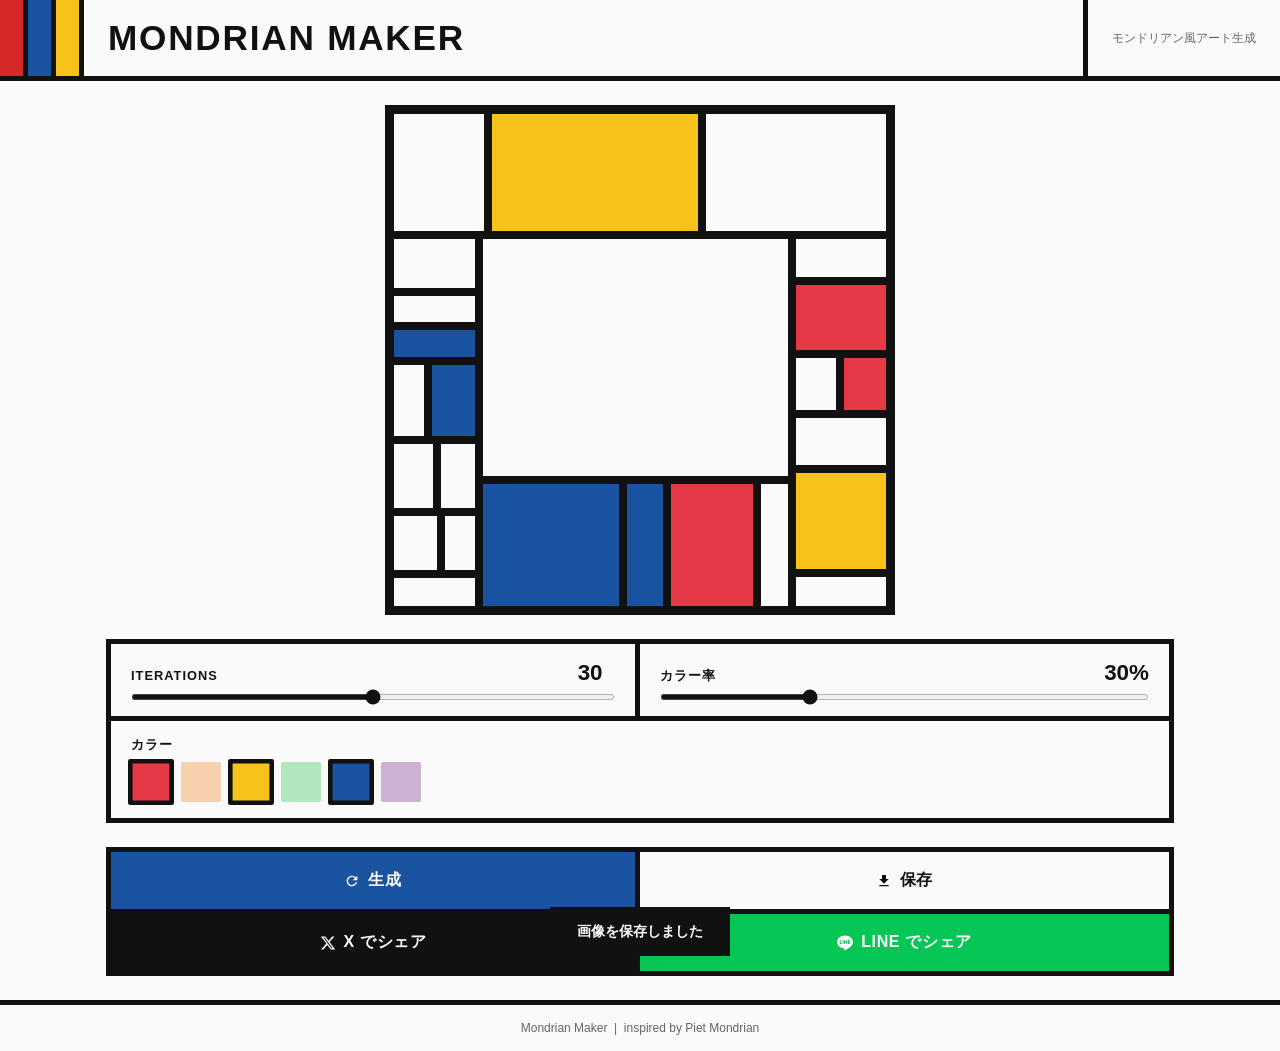
==== index.html @ cca69ced "Add files via upload" ====
<!DOCTYPE html>
<html lang="ja">
<head>
  <meta charset="UTF-8">
  <meta name="viewport" content="width=device-width, initial-scale=1.0">
  <title>Mondrian Maker</title>
  <meta property="og:title" content="Mondrian Maker">
  <meta property="og:description" content="モンドリアン風アートをブラウザで生成しよう">
  <link rel="stylesheet" href="style.css">
</head>
<body>

<header>
  <div class="header-accent">
    <div class="accent-block accent-red"></div>
    <div class="accent-block accent-blue"></div>
    <div class="accent-block accent-yellow"></div>
  </div>
  <h1>Mondrian Maker</h1>
  <div class="header-right">モンドリアン風アート生成</div>
</header>

<main>
  <div class="canvas-wrapper">
    <canvas id="mondrian-canvas"></canvas>
  </div>

  <!-- Controls -->
  <div class="controls">
    <!-- Iterations -->
    <div class="control-row">
      <div class="label-row">
        <span class="control-label">Iterations</span>
        <span class="control-value" id="iter-val">30</span>
      </div>
      <input type="range" id="iter-slider" min="10" max="50" value="30" step="1">
    </div>

    <!-- Color Rate -->
    <div class="control-row">
      <div class="label-row">
        <span class="control-label">カラー率</span>
        <span class="control-value" id="color-val">30%</span>
      </div>
      <input type="range" id="color-slider" min="0" max="100" value="30" step="5">
    </div>

    <!-- Color Picker -->
    <div class="control-row" style="grid-column: 1 / -1; border-right: none;">
      <span class="control-label">カラー</span>
      <div class="color-swatches" id="color-swatches">
        <button class="color-swatch active" data-color="#E63946" style="background:#E63946;" title="赤" aria-label="赤"></button>
        <button class="color-swatch"        data-color="#F4831F" style="background:#F4831F;" title="オレンジ" aria-label="オレンジ"></button>
        <button class="color-swatch active" data-color="#F7C31B" style="background:#F7C31B;" title="黄" aria-label="黄"></button>
        <button class="color-swatch"        data-color="#2DC653" style="background:#2DC653;" title="緑" aria-label="緑"></button>
        <button class="color-swatch active" data-color="#1A53A0" style="background:#1A53A0;" title="青" aria-label="青"></button>
        <button class="color-swatch"        data-color="#7B2D8B" style="background:#7B2D8B;" title="紫" aria-label="紫"></button>
      </div>
    </div>
  </div>

  <!-- Action buttons -->
  <div class="actions">
    <button class="action-btn btn-generate" id="btn-generate">
      <svg width="16" height="16" viewBox="0 0 24 24" fill="currentColor">
        <path d="M17.65 6.35A7.958 7.958 0 0012 4c-4.42 0-7.99 3.58-7.99 8s3.57 8 7.99 8c3.73 0 6.84-2.55 7.73-6h-2.08A5.99 5.99 0 0112 18c-3.31 0-6-2.69-6-6s2.69-6 6-6c1.66 0 3.14.69 4.22 1.78L13 11h7V4l-2.35 2.35z"/>
      </svg>
      生成
    </button>
    <button class="action-btn btn-download" id="btn-download">
      <svg width="16" height="16" viewBox="0 0 24 24" fill="currentColor">
        <path d="M19 9h-4V3H9v6H5l7 7 7-7zM5 18v2h14v-2H5z"/>
      </svg>
      保存
    </button>
    <button class="action-btn btn-twitter" id="btn-twitter">
      <svg width="16" height="16" viewBox="0 0 24 24" fill="currentColor">
        <path d="M18.244 2.25h3.308l-7.227 8.26 8.502 11.24H16.17l-5.214-6.817L4.99 21.75H1.68l7.73-8.835L1.254 2.25H8.08l4.713 6.231zm-1.161 17.52h1.833L7.084 4.126H5.117z"/>
      </svg>
      X でシェア
    </button>
    <button class="action-btn btn-line" id="btn-line">
      <svg width="16" height="16" viewBox="0 0 24 24" fill="currentColor">
        <path d="M19.365 9.863c.349 0 .63.285.63.631 0 .345-.281.63-.63.63H17.61v1.125h1.755c.349 0 .63.283.63.63 0 .344-.281.629-.63.629h-2.386c-.345 0-.627-.285-.627-.629V8.108c0-.345.282-.63.627-.63h2.386c.349 0 .63.285.63.63 0 .349-.281.63-.63.63H17.61v1.125h1.755zm-3.855 3.016c0 .27-.174.51-.432.596-.064.021-.133.031-.199.031-.211 0-.391-.09-.51-.25l-2.443-3.317v2.94c0 .344-.279.629-.631.629-.346 0-.626-.285-.626-.629V8.108c0-.27.173-.51.43-.595.06-.023.136-.033.194-.033.195 0 .375.105.495.254l2.462 3.33V8.108c0-.345.282-.63.63-.63.345 0 .63.285.63.63v4.771zm-5.741 0c0 .344-.282.629-.631.629-.345 0-.627-.285-.627-.629V8.108c0-.345.282-.63.627-.63.349 0 .631.285.631.63v4.771zm-2.466.629H4.917c-.345 0-.63-.285-.63-.629V8.108c0-.345.285-.63.63-.63.348 0 .63.285.63.63v4.141h1.756c.348 0 .629.283.629.63 0 .344-.281.629-.629.629M24 10.314C24 4.943 18.615.572 12 .572S0 4.943 0 10.314c0 4.811 4.27 8.842 10.035 9.608.391.082.923.258 1.058.59.12.301.079.766.038 1.08l-.164 1.02c-.045.301-.24 1.186 1.049.645 1.291-.539 6.916-4.078 9.436-6.975C23.176 14.393 24 12.458 24 10.314"/>
      </svg>
      LINE でシェア
    </button>
  </div>
</main>

<div id="toast">画像を保存しました</div>

<footer>
  Mondrian Maker &nbsp;|&nbsp; inspired by Piet Mondrian
</footer>

<script src="main.js"></script>
</body>
</html>
---- style.css ----
:root {
  --black: #111111;
  --red:   #D62828;
  --blue:  #1A53A0;
  --yellow:#F7C31B;
  --white: #FAFAFA;
  --border: 5px solid var(--black);
}

* { box-sizing: border-box; margin: 0; padding: 0; }

body {
  background: var(--white);
  color: var(--black);
  font-family: 'Helvetica Neue', Arial, sans-serif;
  min-height: 100vh;
  display: flex;
  flex-direction: column;
  align-items: center;
}

/* ─── Header ─── */
header {
  width: 100%;
  border-bottom: var(--border);
  display: flex;
  align-items: stretch;
}

.header-accent {
  display: flex;
}
.accent-block {
  width: 28px;
  border-right: var(--border);
}
.accent-red    { background: var(--red); }
.accent-blue   { background: var(--blue); }
.accent-yellow { background: var(--yellow); }

header h1 {
  padding: 18px 24px;
  font-size: clamp(1.4rem, 4vw, 2.2rem);
  font-weight: 900;
  letter-spacing: 0.05em;
  text-transform: uppercase;
  border-right: var(--border);
  flex: 1;
}

.header-right {
  padding: 18px 24px;
  font-size: 0.75rem;
  color: #666;
  display: flex;
  align-items: center;
}

/* ─── Main layout ─── */
main {
  width: 100%;
  max-width: 1100px;
  padding: 24px 16px;
  display: flex;
  flex-direction: column;
  align-items: center;
  gap: 24px;
}

/* ─── Canvas wrapper ─── */
.canvas-wrapper {
  border: var(--border);
  line-height: 0;
  max-width: 100%;
  overflow: hidden;
}

#mondrian-canvas {
  display: block;
  max-width: 100%;
  height: auto;
}

/* ─── Controls ─── */
.controls {
  width: 100%;
  border: var(--border);
  display: grid;
  grid-template-columns: 1fr 1fr;
  gap: 0;
}

.control-row {
  padding: 16px 20px;
  border-bottom: var(--border);
  display: flex;
  flex-direction: column;
  gap: 8px;
}

.control-row:nth-child(odd) {
  border-right: var(--border);
}

.control-row:last-child,
.control-row:nth-last-child(2):nth-child(odd) {
  border-bottom: none;
}

.control-label {
  font-weight: 700;
  font-size: 0.8rem;
  text-transform: uppercase;
  letter-spacing: 0.08em;
}

.control-value {
  font-weight: 900;
  font-size: 1.4rem;
  min-width: 3ch;
}

.label-row {
  display: flex;
  justify-content: space-between;
  align-items: baseline;
}

input[type="range"] {
  width: 100%;
  accent-color: var(--black);
  height: 6px;
  cursor: pointer;
}

/* ─── Color swatches ─── */
.color-swatches {
  display: flex;
  gap: 10px;
  flex-wrap: wrap;
}

.color-swatch {
  width: 40px;
  height: 40px;
  border: 4px solid transparent;
  cursor: pointer;
  border-radius: 2px;
  transition: transform 0.1s, border-color 0.1s, opacity 0.1s;
  position: relative;
  outline: none;
}

.color-swatch.active {
  border-color: var(--black);
  transform: scale(1.15);
}

.color-swatch:not(.active) {
  opacity: 0.35;
}

.color-swatch:hover {
  opacity: 1;
}

/* ─── Action buttons ─── */
.actions {
  width: 100%;
  display: grid;
  grid-template-columns: repeat(2, 1fr);
  gap: 0;
  border: var(--border);
}

.action-btn {
  padding: 18px 12px;
  border: none;
  font-weight: 900;
  font-size: clamp(0.85rem, 2vw, 1rem);
  letter-spacing: 0.04em;
  text-transform: uppercase;
  cursor: pointer;
  transition: opacity 0.12s, filter 0.12s;
  display: flex;
  align-items: center;
  justify-content: center;
  gap: 8px;
  border-right: var(--border);
  border-bottom: var(--border);
  text-decoration: none;
}

.action-btn:nth-child(2n) {
  border-right: none;
}

.action-btn:nth-last-child(-n+2) {
  border-bottom: none;
}

.action-btn:hover  { filter: brightness(0.88); }
.action-btn:active { filter: brightness(0.75); }

.btn-generate { background: var(--blue);  color: var(--white); }
.btn-download { background: var(--white); color: var(--black); }
.btn-twitter  { background: var(--black); color: var(--white); }
.btn-line     { background: #06C755;       color: var(--white); }

/* ─── Toast ─── */
#toast {
  position: fixed;
  bottom: 24px;
  left: 50%;
  transform: translateX(-50%) translateY(80px);
  background: var(--black);
  color: var(--white);
  padding: 12px 24px;
  font-weight: 700;
  font-size: 0.9rem;
  border: 3px solid var(--black);
  transition: transform 0.3s ease;
  pointer-events: none;
  z-index: 999;
  white-space: nowrap;
}

#toast.show {
  transform: translateX(-50%) translateY(0);
}

/* ─── Footer ─── */
footer {
  margin-top: auto;
  padding: 16px 24px;
  width: 100%;
  border-top: var(--border);
  font-size: 0.75rem;
  color: #666;
  text-align: center;
}

/* ─── Responsive ─── */
@media (max-width: 540px) {
  .controls {
    grid-template-columns: 1fr;
  }
  .control-row:nth-child(odd) {
    border-right: none;
  }
  .control-row {
    border-bottom: var(--border);
  }
  .control-row:last-child {
    border-bottom: none;
  }
  .actions {
    grid-template-columns: 1fr 1fr;
  }
}
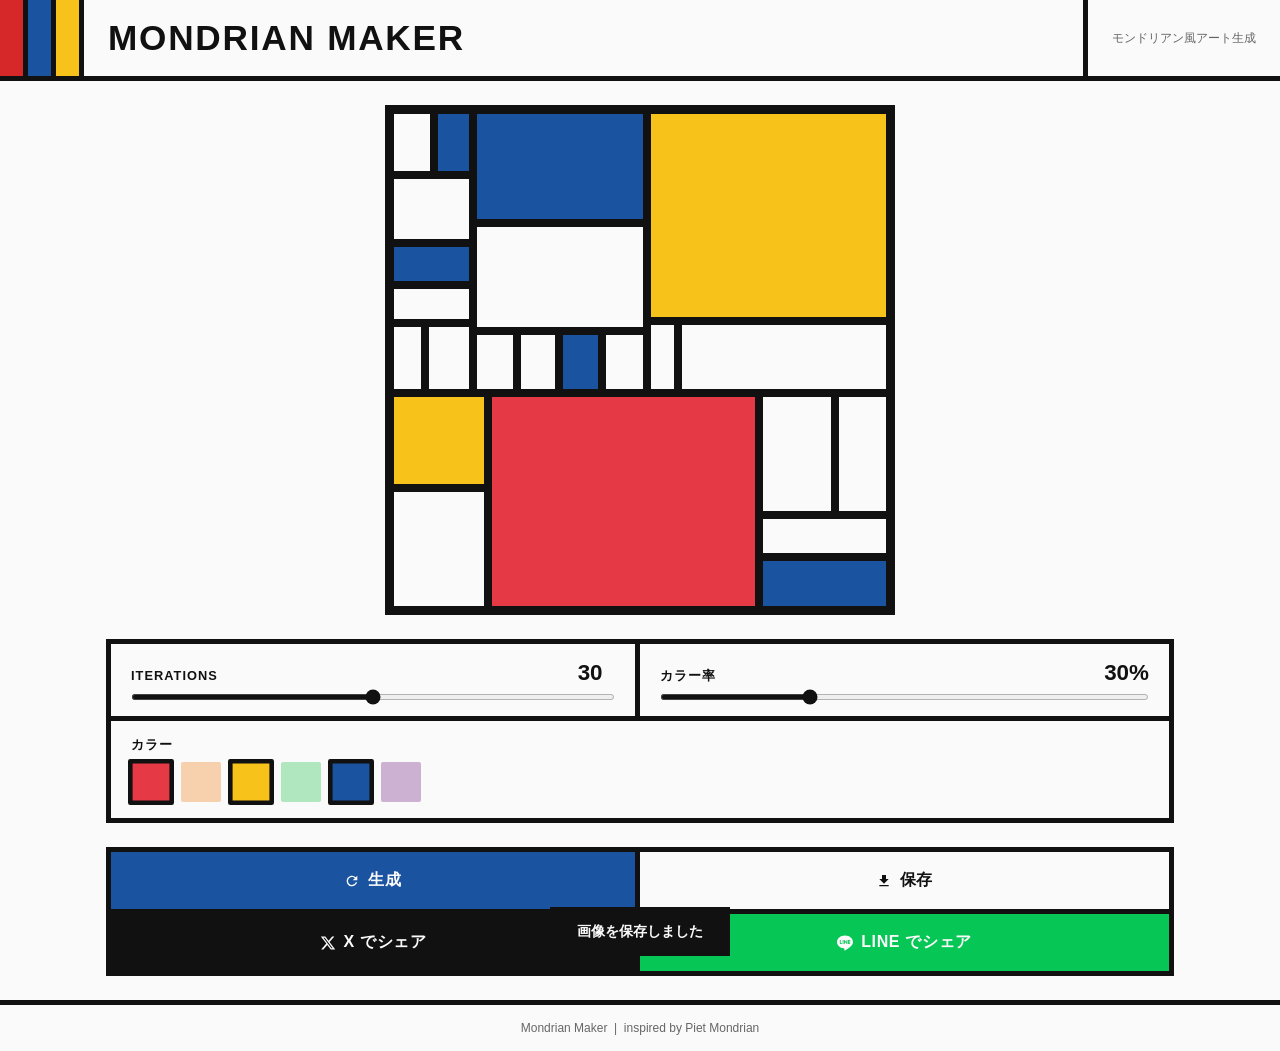
==== commit 9073c9b0: "add favicon" ====
--- a/index.html
+++ b/index.html
@@ -6,6 +6,7 @@
   <title>Mondrian Maker</title>
   <meta property="og:title" content="Mondrian Maker">
   <meta property="og:description" content="モンドリアン風アートをブラウザで生成しよう">
+  <link rel="icon" href="img/favicon.png" type="image/png">
   <link rel="stylesheet" href="style.css">
 </head>
 <body>
